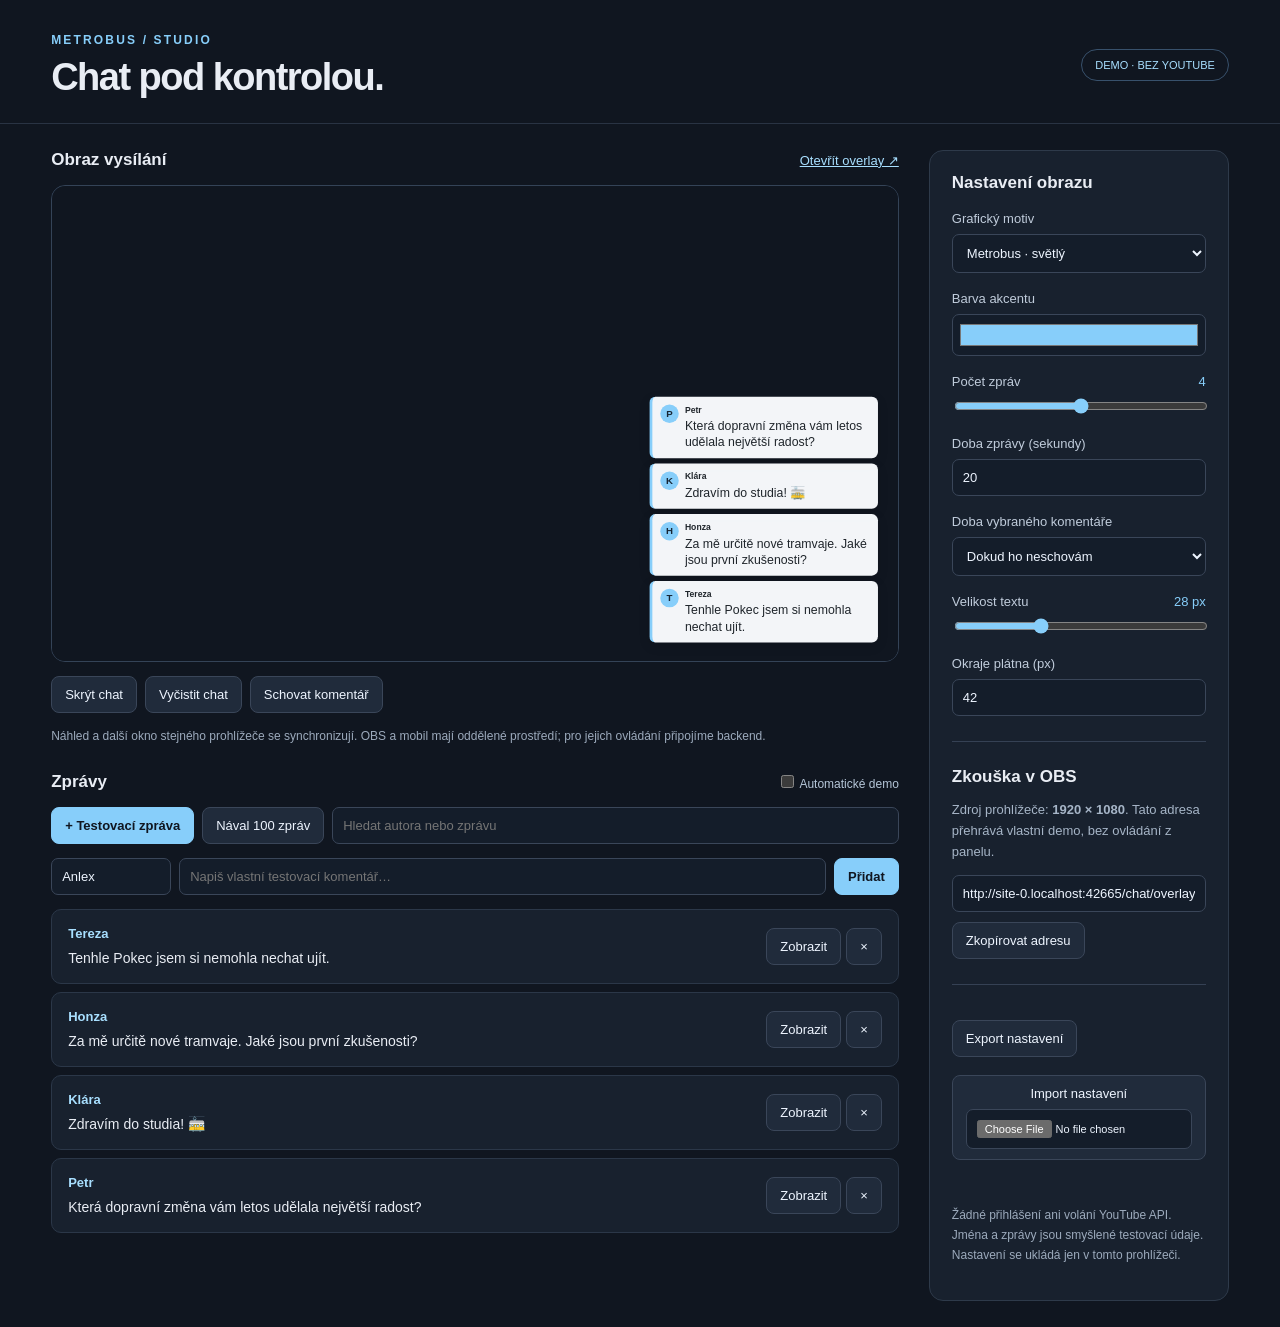
==== chat/index.html @ 1caa2b75 "Add static chat studio demo and OBS preview" ====
<!doctype html><html lang="cs"><head><meta charset="utf-8"><meta name="viewport" content="width=device-width,initial-scale=1"><title>Metrobus · Chat studio</title><link rel="stylesheet" href="style.css"></head><body>
<header><div><span class="eyebrow">METROBUS / STUDIO</span><h1>Chat pod kontrolou.</h1></div><span class="badge">DEMO · BEZ YOUTUBE</span></header>
<main><section class="workspace"><div class="section-head"><h2>Obraz vysílání</h2><a href="overlay/" target="_blank" rel="noopener">Otevřít overlay ↗</a></div><div class="preview"><iframe src="overlay/?preview=1" title="Náhled overlaye 1920 × 1080"></iframe></div><div class="toolbar"><button id="visibility">Skrýt chat</button><button id="clear">Vyčistit chat</button><button id="hideFeatured">Schovat komentář</button></div><p class="notice">Náhled a další okno stejného prohlížeče se synchronizují. OBS a mobil mají oddělené prostředí; pro jejich ovládání připojíme backend.</p>
<div class="section-head"><h2>Zprávy</h2><label class="switch"><input id="autoplay" type="checkbox"> Automatické demo</label></div><div class="toolbar"><button id="sample" class="primary">+ Testovací zpráva</button><button id="burst">Nával 100 zpráv</button><input id="search" type="search" placeholder="Hledat autora nebo zprávu" aria-label="Hledat zprávy"></div><form id="composer"><input id="author" maxlength="60" placeholder="Jméno" aria-label="Autor" value="Anlex"><input id="text" maxlength="500" placeholder="Napiš vlastní testovací komentář…" aria-label="Text zprávy" required><button class="primary">Přidat</button></form><div id="messages" class="messages"></div></section>
<aside><h2>Nastavení obrazu</h2><label>Grafický motiv<select id="theme"><option value="metrobus">Metrobus · světlý</option><option value="night">Noční studio</option><option value="minimal">Čistý</option></select></label><label>Barva akcentu<input id="accent" type="color" value="#87cefa"></label><label>Počet zpráv <output id="countValue"></output><input id="count" type="range" min="1" max="7" value="4"></label><label>Doba zprávy (sekundy)<input id="duration" type="number" min="3" max="120" value="20"></label><label>Doba vybraného komentáře<select id="featuredDuration"><option value="0">Dokud ho neschovám</option><option value="15">15 sekund</option><option value="30">30 sekund</option><option value="60">60 sekund</option></select></label><label>Velikost textu <output id="fontValue"></output><input id="font" type="range" min="22" max="40" value="28"></label><label>Okraje plátna (px)<input id="margin" type="number" min="16" max="100" value="42"></label>
<hr><h2>Zkouška v OBS</h2><p>Zdroj prohlížeče: <strong>1920 × 1080</strong>. Tato adresa přehrává vlastní demo, bez ovládání z panelu.</p><input id="obsUrl" readonly aria-label="Adresa OBS demo overlaye"><button id="copy">Zkopírovat adresu</button><hr><button id="export">Export nastavení</button><label class="import">Import nastavení<input id="import" type="file" accept="application/json,.json"></label><p id="status" role="status" aria-live="polite"></p><p class="small">Žádné přihlášení ani volání YouTube API. Jména a zprávy jsou smyšlené testovací údaje. Nastavení se ukládá jen v tomto prohlížeči.</p></aside></main><script src="core.js"></script><script src="panel.js"></script></body></html>
---- chat/style.css ----
:root{font-family:'Segoe UI',Arial,sans-serif;color:#e9edf4;background:#101620;color-scheme:dark;--accent:#87cefa}*{box-sizing:border-box}body{margin:0}header{padding:30px 4vw 24px;display:flex;align-items:center;justify-content:space-between;border-bottom:1px solid #293343}.eyebrow{color:#87cefa;letter-spacing:.18em;font-size:12px;font-weight:800}h1{font-size:clamp(26px,3vw,38px);margin:8px 0 0;letter-spacing:-.04em}h2{font-size:17px;margin:0}.badge{font-size:11px;padding:9px 13px;border:1px solid #38516c;border-radius:40px;color:#a8dfff}main{max-width:1600px;margin:auto;padding:26px 4vw;display:grid;grid-template-columns:minmax(0,1fr) 300px;gap:30px}.section-head{display:flex;justify-content:space-between;align-items:center;margin:0 0 15px;gap:12px}a{color:#a8dfff;font-size:13px}.preview{aspect-ratio:16/9;position:relative;overflow:hidden;border-radius:14px;border:1px solid #344357;background:radial-gradient(ellipse at 30% 25%,#2b485e,transparent 65%),linear-gradient(135deg,#1c2b3c,#0c1420)}.preview:before{content:'NÁHLED VYSÍLÁNÍ · 1920 × 1080';position:absolute;top:20px;left:20px;font-size:10px;letter-spacing:.15em;color:#7d99ad}iframe{border:0;position:absolute;inset:0;width:100%;height:100%}.toolbar{display:flex;gap:8px;flex-wrap:wrap;margin:14px 0}.toolbar input{flex:1;min-width:180px}button,.import{font:inherit;font-size:13px;border:1px solid #3a4659;border-radius:8px;background:#202b3b;color:#eef5ff;padding:10px 13px;cursor:pointer}button:hover,.import:hover{background:#30415a}button:focus-visible,input:focus-visible,select:focus-visible,a:focus-visible{outline:2px solid #87cefa;outline-offset:3px}.primary{background:#87cefa;color:#101620;border-color:#87cefa;font-weight:700}.primary:hover{background:#b6e4ff}input,select{background:#141d2a;border:1px solid #3a4659;border-radius:7px;color:#eef5ff;padding:10px;font:inherit;font-size:13px;width:100%}input[type=checkbox]{width:auto}input[type=color]{height:42px;padding:5px}input[type=range]{padding:0;accent-color:#87cefa}.notice,.small{font-size:12px;color:#9caabc;line-height:1.65}.notice{margin:12px 0 25px}aside{padding:22px;border-radius:14px;border:1px solid #2e3a4a;background:#18212e;align-self:start}aside label{display:block;margin-top:18px;font-size:13px;color:#c0ccdb}aside label input,aside label select{margin-top:8px}aside p{font-size:13px;color:#a6b5c7;line-height:1.6}aside button{margin-top:10px}hr{border:0;border-top:1px solid #354154;margin:25px 0}output{float:right;color:#87cefa}.switch{font-size:12px;color:#b5c6d8}#composer{display:grid;grid-template-columns:120px 1fr auto;gap:8px;margin-bottom:14px}.messages{max-height:530px;overflow:auto;display:grid;gap:8px}.message{display:flex;align-items:center;justify-content:space-between;gap:15px;padding:14px 16px;border:1px solid #2b3748;border-radius:10px;background:#18212e}.message.selected{border-color:#87cefa}.message strong{font-size:13px;color:#a8dfff}.message p{font-size:14px;margin:6px 0 0;line-height:1.5;overflow-wrap:anywhere}.actions{display:flex;gap:5px;flex-shrink:0}.empty{color:#99a9ba;font-size:14px}.import{display:block;text-align:center}.import input{display:block;margin-top:8px;font-size:11px}#status{color:#b6e4ff;min-height:20px}
.overlay-body{background:transparent!important;overflow:hidden;color-scheme:normal}.stage{position:absolute;left:0;top:0;width:1920px;height:1080px;transform-origin:top left;--margin:42px;--chat-font:28px;--card-bg:rgba(250,252,255,.97);--ink:#1f252b;--radius:14px;--accent:#87cefa;color:var(--ink)}.stage[data-theme=night]{--card-bg:rgba(18,27,40,.96);--ink:#f3f6fb}.stage[data-theme=minimal]{--card-bg:rgba(255,255,255,.94);--ink:#111;--radius:0px}.stack{position:absolute;right:var(--margin);bottom:var(--margin);width:520px;display:flex;flex-direction:column;gap:12px}.comment{display:flex;align-items:flex-start;gap:14px;background:var(--card-bg);border-radius:var(--radius);border-left:7px solid var(--accent);padding:18px;box-shadow:0 8px 24px #0002;overflow:hidden}.comment>div{min-width:0}.comment strong{font-size:calc(var(--chat-font)*.7);display:block;color:var(--ink)}.comment p{font-size:var(--chat-font);line-height:1.3;margin:8px 0 0;overflow-wrap:anywhere;display:-webkit-box;-webkit-line-clamp:3;-webkit-box-orient:vertical;overflow:hidden}.avatar{width:42px;height:42px;flex-shrink:0;border-radius:50%;display:grid;place-items:center;background:var(--accent);color:#172634;font-size:22px;font-weight:800}.featured{position:absolute;left:var(--margin);bottom:var(--margin);width:calc(1920px - 520px - 3*var(--margin));}.featured-card{padding:26px;border-left-width:10px}.featured-card strong{font-size:26px}.featured-card p{font-size:calc(var(--chat-font)*1.45);-webkit-line-clamp:5}.featured-card .avatar{width:58px;height:58px;font-size:30px}@media(max-width:950px){main{grid-template-columns:1fr}aside{display:grid;grid-template-columns:1fr 1fr;gap:0 20px}aside h2,aside hr,aside p,#obsUrl,#status{grid-column:1/-1}}@media(max-width:560px){header{align-items:flex-start;gap:10px;padding:20px}.badge{font-size:9px}main{padding:18px}#composer{grid-template-columns:1fr}aside{display:block}.message{align-items:flex-start}.actions{flex-direction:column}.section-head{flex-wrap:wrap}}
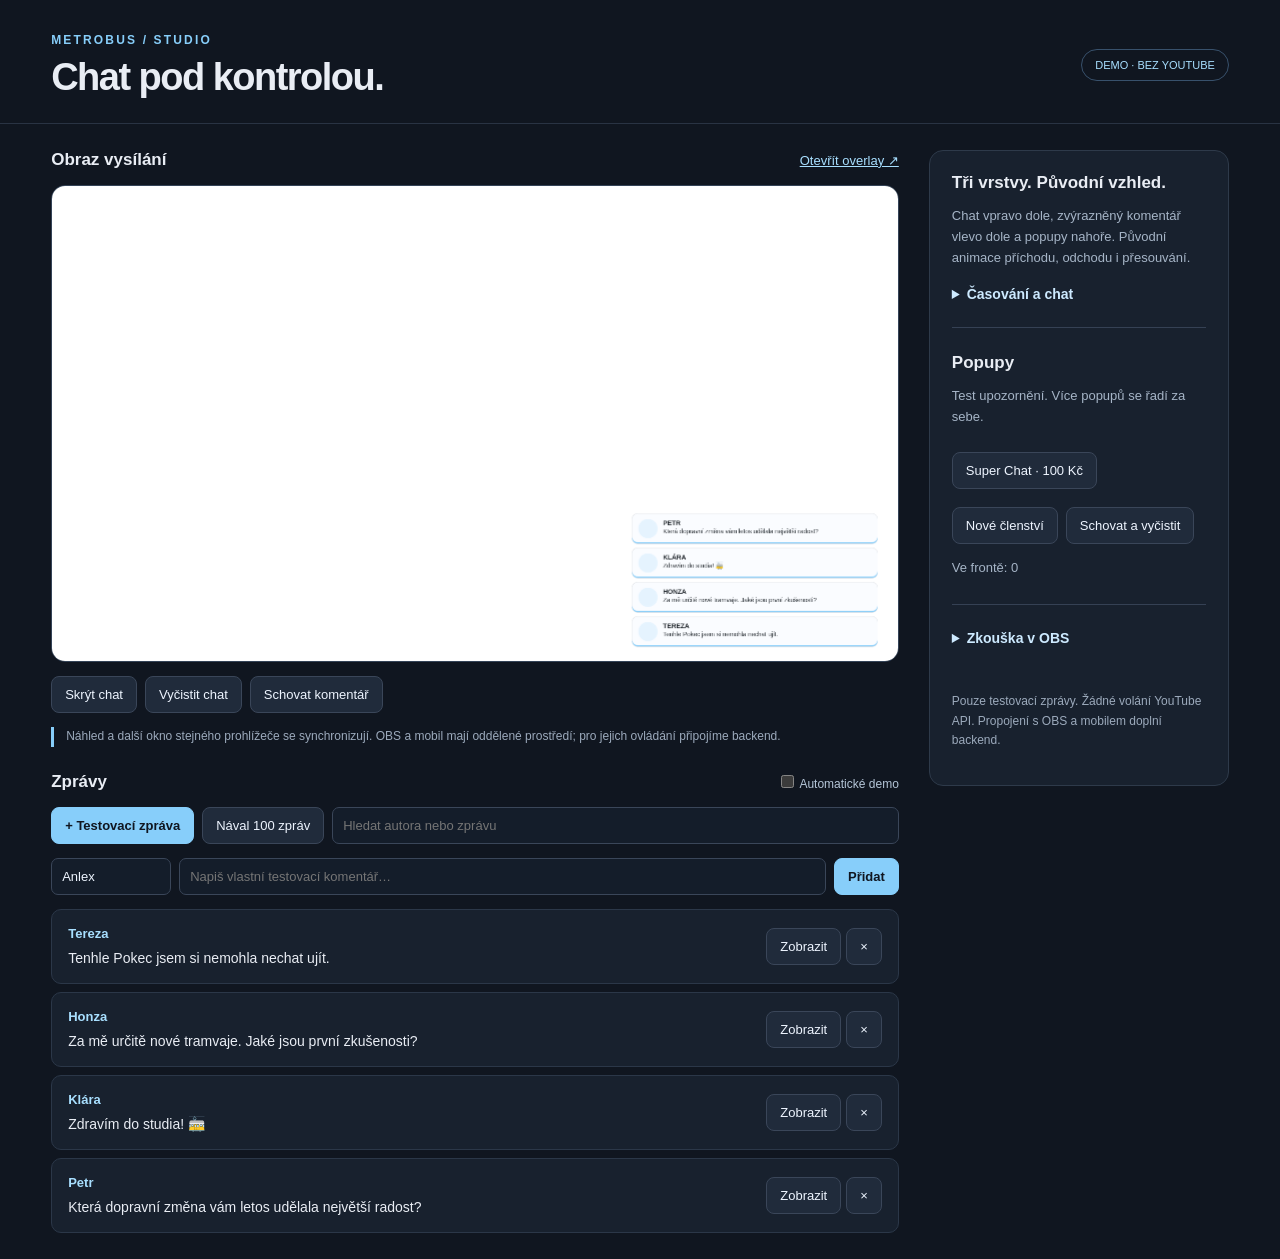
==== commit 73847068: "Restore original chat overlay design and animations; simplify to three layers" ====
--- a/chat/index.html
+++ b/chat/index.html
@@ -2,5 +2,4 @@
 <header><div><span class="eyebrow">METROBUS / STUDIO</span><h1>Chat pod kontrolou.</h1></div><span class="badge">DEMO · BEZ YOUTUBE</span></header>
 <main><section class="workspace"><div class="section-head"><h2>Obraz vysílání</h2><a href="overlay/" target="_blank" rel="noopener">Otevřít overlay ↗</a></div><div class="preview"><iframe src="overlay/?preview=1" title="Náhled overlaye 1920 × 1080"></iframe></div><div class="toolbar"><button id="visibility">Skrýt chat</button><button id="clear">Vyčistit chat</button><button id="hideFeatured">Schovat komentář</button></div><p class="notice">Náhled a další okno stejného prohlížeče se synchronizují. OBS a mobil mají oddělené prostředí; pro jejich ovládání připojíme backend.</p>
 <div class="section-head"><h2>Zprávy</h2><label class="switch"><input id="autoplay" type="checkbox"> Automatické demo</label></div><div class="toolbar"><button id="sample" class="primary">+ Testovací zpráva</button><button id="burst">Nával 100 zpráv</button><input id="search" type="search" placeholder="Hledat autora nebo zprávu" aria-label="Hledat zprávy"></div><form id="composer"><input id="author" maxlength="60" placeholder="Jméno" aria-label="Autor" value="Anlex"><input id="text" maxlength="500" placeholder="Napiš vlastní testovací komentář…" aria-label="Text zprávy" required><button class="primary">Přidat</button></form><div id="messages" class="messages"></div></section>
-<aside><h2>Nastavení obrazu</h2><label>Grafický motiv<select id="theme"><option value="metrobus">Metrobus · světlý</option><option value="night">Noční studio</option><option value="minimal">Čistý</option></select></label><label>Barva akcentu<input id="accent" type="color" value="#87cefa"></label><label>Počet zpráv <output id="countValue"></output><input id="count" type="range" min="1" max="7" value="4"></label><label>Doba zprávy (sekundy)<input id="duration" type="number" min="3" max="120" value="20"></label><label>Doba vybraného komentáře<select id="featuredDuration"><option value="0">Dokud ho neschovám</option><option value="15">15 sekund</option><option value="30">30 sekund</option><option value="60">60 sekund</option></select></label><label>Velikost textu <output id="fontValue"></output><input id="font" type="range" min="22" max="40" value="28"></label><label>Okraje plátna (px)<input id="margin" type="number" min="16" max="100" value="42"></label>
-<hr><h2>Zkouška v OBS</h2><p>Zdroj prohlížeče: <strong>1920 × 1080</strong>. Tato adresa přehrává vlastní demo, bez ovládání z panelu.</p><input id="obsUrl" readonly aria-label="Adresa OBS demo overlaye"><button id="copy">Zkopírovat adresu</button><hr><button id="export">Export nastavení</button><label class="import">Import nastavení<input id="import" type="file" accept="application/json,.json"></label><p id="status" role="status" aria-live="polite"></p><p class="small">Žádné přihlášení ani volání YouTube API. Jména a zprávy jsou smyšlené testovací údaje. Nastavení se ukládá jen v tomto prohlížeči.</p></aside></main><script src="core.js"></script><script src="panel.js"></script></body></html>
+<aside><h2>Tři vrstvy. Původní vzhled.</h2><p>Chat vpravo dole, zvýrazněný komentář vlevo dole a popupy nahoře. Původní animace příchodu, odchodu i přesouvání.</p><details><summary>Časování a chat</summary><label>Počet zpráv <output id="countValue"></output><input id="count" type="range" min="1" max="7" value="4"></label><label>Doba zprávy (sekundy)<input id="duration" type="number" min="3" max="120" value="20"></label><label>Doba komentáře<select id="featuredDuration"><option value="0">Dokud ho neschovám</option><option value="15">15 sekund</option><option value="30">30 sekund</option><option value="60">60 sekund</option></select></label><label>Doba popupu (sekundy)<input id="popupDuration" type="number" min="3" max="30" value="8"></label></details><hr><h2>Popupy</h2><p>Test upozornění. Více popupů se řadí za sebe.</p><div class="toolbar"><button id="money">Super Chat · 100 Kč</button><button id="membership">Nové členství</button><button id="clearPopups">Schovat a vyčistit</button></div><p id="popupStatus" aria-live="polite"></p><hr><details><summary>Zkouška v OBS</summary><p>Zdroj prohlížeče: <strong>1920 × 1080</strong>. Adresa přehrává vlastní demo bez ovládání z panelu.</p><input id="obsUrl" readonly aria-label="Adresa OBS"><button id="copy">Zkopírovat adresu</button></details><p id="status" role="status" aria-live="polite"></p><p class="small">Pouze testovací zprávy. Žádné volání YouTube API. Propojení s OBS a mobilem doplní backend.</p></aside></main><script src="core.js"></script><script src="panel.js"></script></body></html>
--- a/chat/style.css
+++ b/chat/style.css
@@ -1,2 +1,3 @@
 :root{font-family:'Segoe UI',Arial,sans-serif;color:#e9edf4;background:#101620;color-scheme:dark;--accent:#87cefa}*{box-sizing:border-box}body{margin:0}header{padding:30px 4vw 24px;display:flex;align-items:center;justify-content:space-between;border-bottom:1px solid #293343}.eyebrow{color:#87cefa;letter-spacing:.18em;font-size:12px;font-weight:800}h1{font-size:clamp(26px,3vw,38px);margin:8px 0 0;letter-spacing:-.04em}h2{font-size:17px;margin:0}.badge{font-size:11px;padding:9px 13px;border:1px solid #38516c;border-radius:40px;color:#a8dfff}main{max-width:1600px;margin:auto;padding:26px 4vw;display:grid;grid-template-columns:minmax(0,1fr) 300px;gap:30px}.section-head{display:flex;justify-content:space-between;align-items:center;margin:0 0 15px;gap:12px}a{color:#a8dfff;font-size:13px}.preview{aspect-ratio:16/9;position:relative;overflow:hidden;border-radius:14px;border:1px solid #344357;background:radial-gradient(ellipse at 30% 25%,#2b485e,transparent 65%),linear-gradient(135deg,#1c2b3c,#0c1420)}.preview:before{content:'NÁHLED VYSÍLÁNÍ · 1920 × 1080';position:absolute;top:20px;left:20px;font-size:10px;letter-spacing:.15em;color:#7d99ad}iframe{border:0;position:absolute;inset:0;width:100%;height:100%}.toolbar{display:flex;gap:8px;flex-wrap:wrap;margin:14px 0}.toolbar input{flex:1;min-width:180px}button,.import{font:inherit;font-size:13px;border:1px solid #3a4659;border-radius:8px;background:#202b3b;color:#eef5ff;padding:10px 13px;cursor:pointer}button:hover,.import:hover{background:#30415a}button:focus-visible,input:focus-visible,select:focus-visible,a:focus-visible{outline:2px solid #87cefa;outline-offset:3px}.primary{background:#87cefa;color:#101620;border-color:#87cefa;font-weight:700}.primary:hover{background:#b6e4ff}input,select{background:#141d2a;border:1px solid #3a4659;border-radius:7px;color:#eef5ff;padding:10px;font:inherit;font-size:13px;width:100%}input[type=checkbox]{width:auto}input[type=color]{height:42px;padding:5px}input[type=range]{padding:0;accent-color:#87cefa}.notice,.small{font-size:12px;color:#9caabc;line-height:1.65}.notice{margin:12px 0 25px}aside{padding:22px;border-radius:14px;border:1px solid #2e3a4a;background:#18212e;align-self:start}aside label{display:block;margin-top:18px;font-size:13px;color:#c0ccdb}aside label input,aside label select{margin-top:8px}aside p{font-size:13px;color:#a6b5c7;line-height:1.6}aside button{margin-top:10px}hr{border:0;border-top:1px solid #354154;margin:25px 0}output{float:right;color:#87cefa}.switch{font-size:12px;color:#b5c6d8}#composer{display:grid;grid-template-columns:120px 1fr auto;gap:8px;margin-bottom:14px}.messages{max-height:530px;overflow:auto;display:grid;gap:8px}.message{display:flex;align-items:center;justify-content:space-between;gap:15px;padding:14px 16px;border:1px solid #2b3748;border-radius:10px;background:#18212e}.message.selected{border-color:#87cefa}.message strong{font-size:13px;color:#a8dfff}.message p{font-size:14px;margin:6px 0 0;line-height:1.5;overflow-wrap:anywhere}.actions{display:flex;gap:5px;flex-shrink:0}.empty{color:#99a9ba;font-size:14px}.import{display:block;text-align:center}.import input{display:block;margin-top:8px;font-size:11px}#status{color:#b6e4ff;min-height:20px}
 .overlay-body{background:transparent!important;overflow:hidden;color-scheme:normal}.stage{position:absolute;left:0;top:0;width:1920px;height:1080px;transform-origin:top left;--margin:42px;--chat-font:28px;--card-bg:rgba(250,252,255,.97);--ink:#1f252b;--radius:14px;--accent:#87cefa;color:var(--ink)}.stage[data-theme=night]{--card-bg:rgba(18,27,40,.96);--ink:#f3f6fb}.stage[data-theme=minimal]{--card-bg:rgba(255,255,255,.94);--ink:#111;--radius:0px}.stack{position:absolute;right:var(--margin);bottom:var(--margin);width:520px;display:flex;flex-direction:column;gap:12px}.comment{display:flex;align-items:flex-start;gap:14px;background:var(--card-bg);border-radius:var(--radius);border-left:7px solid var(--accent);padding:18px;box-shadow:0 8px 24px #0002;overflow:hidden}.comment>div{min-width:0}.comment strong{font-size:calc(var(--chat-font)*.7);display:block;color:var(--ink)}.comment p{font-size:var(--chat-font);line-height:1.3;margin:8px 0 0;overflow-wrap:anywhere;display:-webkit-box;-webkit-line-clamp:3;-webkit-box-orient:vertical;overflow:hidden}.avatar{width:42px;height:42px;flex-shrink:0;border-radius:50%;display:grid;place-items:center;background:var(--accent);color:#172634;font-size:22px;font-weight:800}.featured{position:absolute;left:var(--margin);bottom:var(--margin);width:calc(1920px - 520px - 3*var(--margin));}.featured-card{padding:26px;border-left-width:10px}.featured-card strong{font-size:26px}.featured-card p{font-size:calc(var(--chat-font)*1.45);-webkit-line-clamp:5}.featured-card .avatar{width:58px;height:58px;font-size:30px}@media(max-width:950px){main{grid-template-columns:1fr}aside{display:grid;grid-template-columns:1fr 1fr;gap:0 20px}aside h2,aside hr,aside p,#obsUrl,#status{grid-column:1/-1}}@media(max-width:560px){header{align-items:flex-start;gap:10px;padding:20px}.badge{font-size:9px}main{padding:18px}#composer{grid-template-columns:1fr}aside{display:block}.message{align-items:flex-start}.actions{flex-direction:column}.section-head{flex-wrap:wrap}}
+details{margin-top:18px}summary{cursor:pointer;font-size:14px;font-weight:600;color:#cdeaff}aside{display:block!important}.notice{border-left:3px solid #87cefa;padding-left:12px}
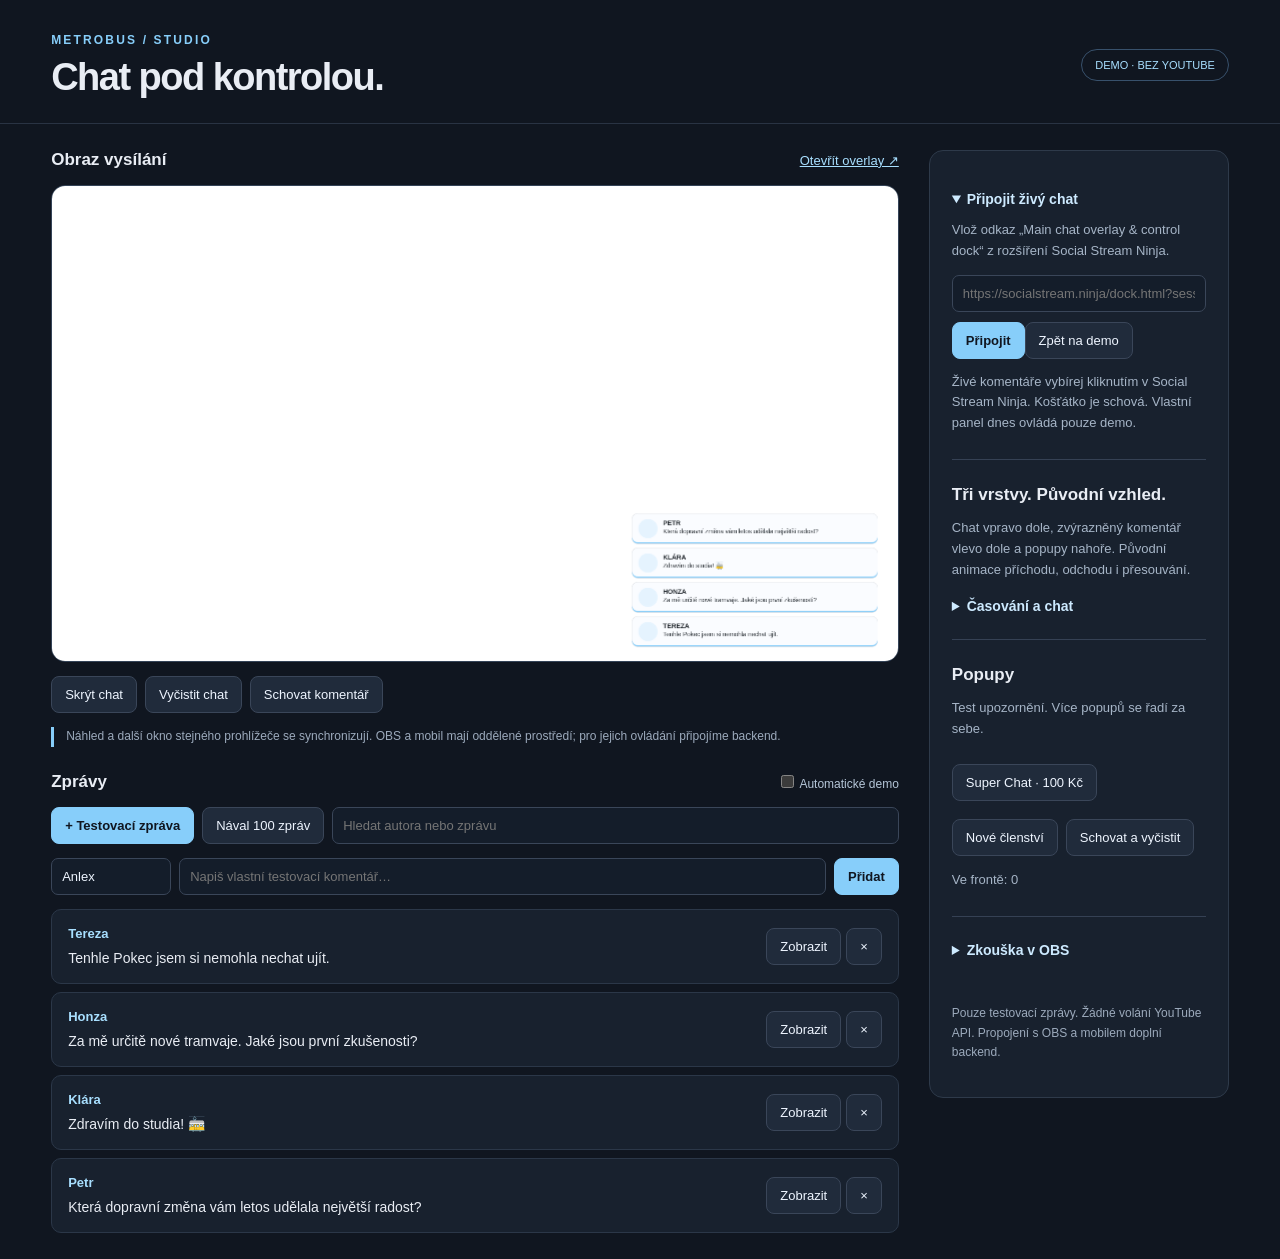
==== commit 0d8fdbb2: "Connect original overlay to Social Stream Ninja chat and featured bridge" ====
--- a/chat/index.html
+++ b/chat/index.html
@@ -1,5 +1,5 @@
 <!doctype html><html lang="cs"><head><meta charset="utf-8"><meta name="viewport" content="width=device-width,initial-scale=1"><title>Metrobus · Chat studio</title><link rel="stylesheet" href="style.css"></head><body>
-<header><div><span class="eyebrow">METROBUS / STUDIO</span><h1>Chat pod kontrolou.</h1></div><span class="badge">DEMO · BEZ YOUTUBE</span></header>
-<main><section class="workspace"><div class="section-head"><h2>Obraz vysílání</h2><a href="overlay/" target="_blank" rel="noopener">Otevřít overlay ↗</a></div><div class="preview"><iframe src="overlay/?preview=1" title="Náhled overlaye 1920 × 1080"></iframe></div><div class="toolbar"><button id="visibility">Skrýt chat</button><button id="clear">Vyčistit chat</button><button id="hideFeatured">Schovat komentář</button></div><p class="notice">Náhled a další okno stejného prohlížeče se synchronizují. OBS a mobil mají oddělené prostředí; pro jejich ovládání připojíme backend.</p>
+<header><div><span class="eyebrow">METROBUS / STUDIO</span><h1>Chat pod kontrolou.</h1></div><span class="badge"><span id="modeLabel">DEMO · BEZ YOUTUBE</span></span></header>
+<main><section class="workspace"><div class="section-head"><h2>Obraz vysílání</h2><a id="overlayLink" href="overlay/" target="_blank" rel="noopener">Otevřít overlay ↗</a></div><div class="preview"><iframe src="overlay/?preview=1" title="Náhled overlaye 1920 × 1080"></iframe></div><div class="toolbar"><button id="visibility">Skrýt chat</button><button id="clear">Vyčistit chat</button><button id="hideFeatured">Schovat komentář</button></div><p class="notice">Náhled a další okno stejného prohlížeče se synchronizují. OBS a mobil mají oddělené prostředí; pro jejich ovládání připojíme backend.</p>
 <div class="section-head"><h2>Zprávy</h2><label class="switch"><input id="autoplay" type="checkbox"> Automatické demo</label></div><div class="toolbar"><button id="sample" class="primary">+ Testovací zpráva</button><button id="burst">Nával 100 zpráv</button><input id="search" type="search" placeholder="Hledat autora nebo zprávu" aria-label="Hledat zprávy"></div><form id="composer"><input id="author" maxlength="60" placeholder="Jméno" aria-label="Autor" value="Anlex"><input id="text" maxlength="500" placeholder="Napiš vlastní testovací komentář…" aria-label="Text zprávy" required><button class="primary">Přidat</button></form><div id="messages" class="messages"></div></section>
-<aside><h2>Tři vrstvy. Původní vzhled.</h2><p>Chat vpravo dole, zvýrazněný komentář vlevo dole a popupy nahoře. Původní animace příchodu, odchodu i přesouvání.</p><details><summary>Časování a chat</summary><label>Počet zpráv <output id="countValue"></output><input id="count" type="range" min="1" max="7" value="4"></label><label>Doba zprávy (sekundy)<input id="duration" type="number" min="3" max="120" value="20"></label><label>Doba komentáře<select id="featuredDuration"><option value="0">Dokud ho neschovám</option><option value="15">15 sekund</option><option value="30">30 sekund</option><option value="60">60 sekund</option></select></label><label>Doba popupu (sekundy)<input id="popupDuration" type="number" min="3" max="30" value="8"></label></details><hr><h2>Popupy</h2><p>Test upozornění. Více popupů se řadí za sebe.</p><div class="toolbar"><button id="money">Super Chat · 100 Kč</button><button id="membership">Nové členství</button><button id="clearPopups">Schovat a vyčistit</button></div><p id="popupStatus" aria-live="polite"></p><hr><details><summary>Zkouška v OBS</summary><p>Zdroj prohlížeče: <strong>1920 × 1080</strong>. Adresa přehrává vlastní demo bez ovládání z panelu.</p><input id="obsUrl" readonly aria-label="Adresa OBS"><button id="copy">Zkopírovat adresu</button></details><p id="status" role="status" aria-live="polite"></p><p class="small">Pouze testovací zprávy. Žádné volání YouTube API. Propojení s OBS a mobilem doplní backend.</p></aside></main><script src="core.js"></script><script src="panel.js"></script></body></html>
+<aside><details open><summary>Připojit živý chat</summary><p>Vlož odkaz „Main chat overlay &amp; control dock“ z rozšíření Social Stream Ninja.</p><input id="ssnLink" type="text" placeholder="https://socialstream.ninja/dock.html?session=…" aria-label="Odkaz Social Stream Ninja"><button id="ssnConnect" class="primary">Připojit</button><button id="ssnDemo">Zpět na demo</button><p id="ssnStatus" role="status"></p><a id="ssnDock" target="_blank" rel="noopener" hidden>Otevřít ovládání živého chatu ↗</a><p>Živé komentáře vybírej kliknutím v Social Stream Ninja. Košťátko je schová. Vlastní panel dnes ovládá pouze demo.</p></details><hr><h2>Tři vrstvy. Původní vzhled.</h2><p>Chat vpravo dole, zvýrazněný komentář vlevo dole a popupy nahoře. Původní animace příchodu, odchodu i přesouvání.</p><details><summary>Časování a chat</summary><label>Počet zpráv <output id="countValue"></output><input id="count" type="range" min="1" max="7" value="4"></label><label>Doba zprávy (sekundy)<input id="duration" type="number" min="3" max="120" value="20"></label><label>Doba komentáře<select id="featuredDuration"><option value="0">Dokud ho neschovám</option><option value="15">15 sekund</option><option value="30">30 sekund</option><option value="60">60 sekund</option></select></label><label>Doba popupu (sekundy)<input id="popupDuration" type="number" min="3" max="30" value="8"></label></details><hr><h2>Popupy</h2><p>Test upozornění. Více popupů se řadí za sebe.</p><div class="toolbar"><button id="money">Super Chat · 100 Kč</button><button id="membership">Nové členství</button><button id="clearPopups">Schovat a vyčistit</button></div><p id="popupStatus" aria-live="polite"></p><hr><details><summary>Zkouška v OBS</summary><p>Zdroj prohlížeče: <strong>1920 × 1080</strong>. Adresa přehrává vlastní demo bez ovládání z panelu.</p><input id="obsUrl" readonly aria-label="Adresa OBS"><button id="copy">Zkopírovat adresu</button></details><p id="status" role="status" aria-live="polite"></p><p class="small">Pouze testovací zprávy. Žádné volání YouTube API. Propojení s OBS a mobilem doplní backend.</p></aside></main><script src="core.js"></script><script src="ssn-panel.js"></script><script src="panel.js"></script></body></html>
